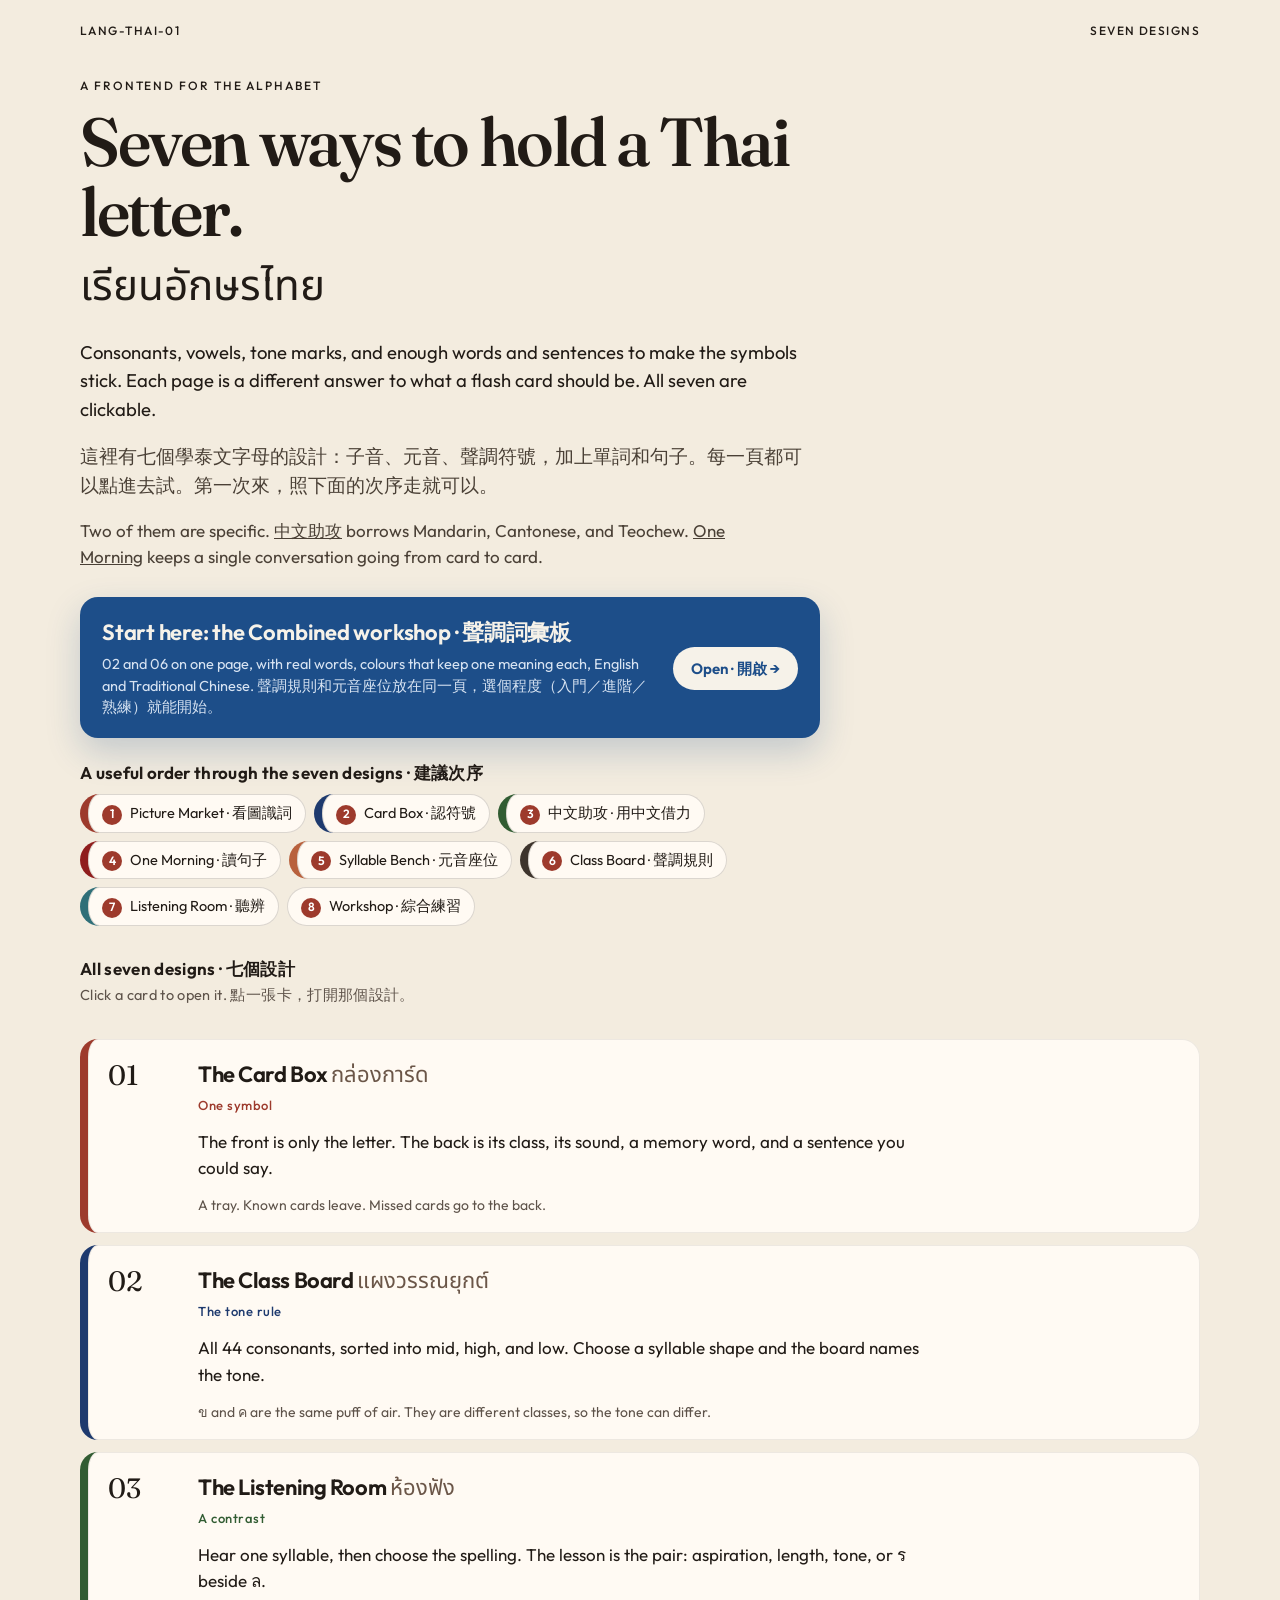
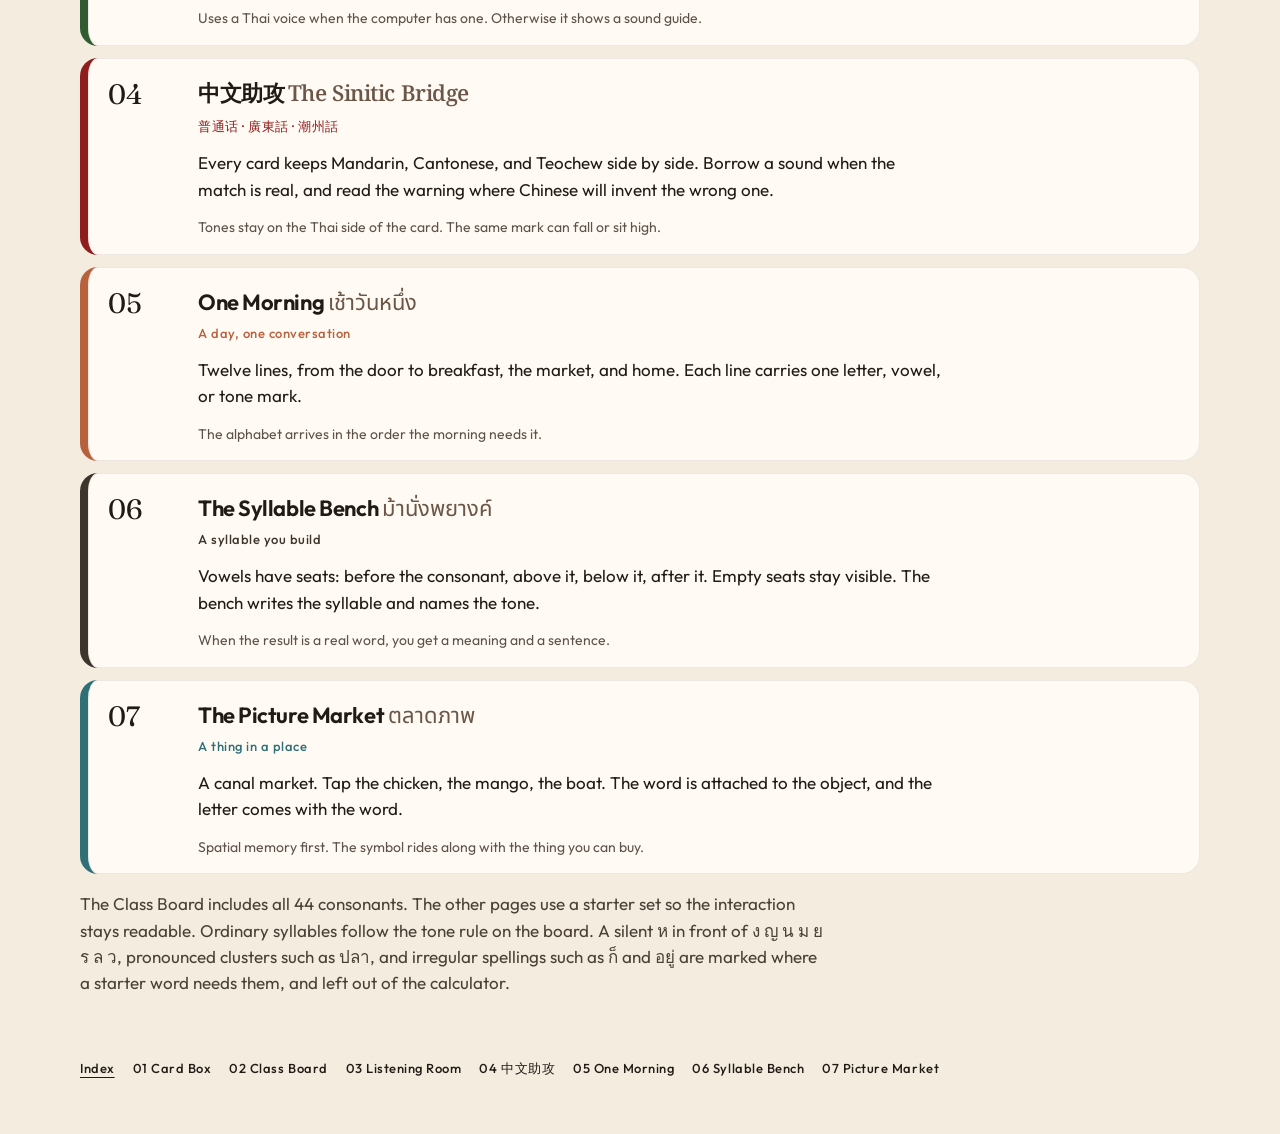
==== index.html @ 402484c0 "Initial commit: Thai alphabet learning prototypes and workshop. Co-authored-by: Cursor <cursoragent@" ====
﻿<!DOCTYPE html>
<html lang="en">
<head>
  <meta charset="utf-8">
  <meta name="viewport" content="width=device-width, initial-scale=1">
  <title>Seven designs · Thai alphabet</title>
  <link rel="preconnect" href="https://fonts.googleapis.com">
  <link rel="preconnect" href="https://fonts.gstatic.com" crossorigin>
  <link href="https://fonts.googleapis.com/css2?family=Fraunces:opsz,wght@9..144,560;9..144,650&family=Outfit:wght@400;500;640&family=Noto+Serif+Thai:wght@560;700&display=swap" rel="stylesheet">
  <link rel="stylesheet" href="css/site.css?v=4">
  <style>
    :root { --bg: #f3ecdf; --ink: #211b16; --accent: #9d3a2c; }
    body { font-family: Outfit, "Segoe UI", sans-serif; }
    .hero { padding: 28px 0 10px; max-width: 740px; }
    .kicker { margin: 0 0 12px; letter-spacing: .16em; text-transform: uppercase; font-size: 12px; font-weight: 500; }
    h1 {
      margin: 0;
      font-family: Fraunces, Georgia, serif;
      font-weight: 560;
      font-size: clamp(40px, 6vw, 68px);
      letter-spacing: -0.035em;
      line-height: 1.02;
    }
    h1 span { font-family: "Noto Serif Thai", "Leelawadee UI", serif; letter-spacing: 0; display: block; font-size: .62em; margin-top: 10px; }
    .lede { font-size: 18.5px; max-width: 64ch; }
    .path { max-width: 64ch; color: #4a4036; }
    ol { list-style: none; margin: 28px 0 0; padding: 0; display: grid; gap: 12px; }
    li a {
      display: grid;
      grid-template-columns: 72px 1fr;
      gap: 8px 18px;
      text-decoration: none;
      background: #fffaf3;
      border-radius: 18px;
      padding: 18px 20px 16px;
      box-shadow: inset 0 0 0 1px rgba(33, 27, 22, .08);
    }
    li a:hover { box-shadow: inset 0 0 0 1px rgba(33, 27, 22, .28); }
    .num {
      font-family: Fraunces, Georgia, serif;
      font-size: 28px;
      line-height: 1;
      padding-top: 4px;
    }
    h2 { margin: 0; font-size: 22px; font-weight: 640; letter-spacing: -0.02em; }
    h2 em { font-style: normal; font-family: "Noto Serif Thai", "Leelawadee UI", serif; font-weight: 560; color: #6b5648; }
    .tag { display: block; margin-top: 3px; font-size: 13px; letter-spacing: .04em; color: var(--swatch, #9d3a2c); font-weight: 500; }
    li p { margin: 6px 0 0; grid-column: 2; max-width: 68ch; }
    .meta { color: #5e534a; font-size: 14px; }
    .scope { max-width: 68ch; color: #4a4036; padding-bottom: 8px; }
    li:nth-child(1) { --swatch: #9d3a2c; } .li1 .num { color: #9d3a2c; }
    li:nth-child(2) { --swatch: #1e3a6e; }
    li:nth-child(3) { --swatch: #315c32; }
    li:nth-child(4) { --swatch: #8f1d1d; }
    li:nth-child(5) { --swatch: #b8613d; }
    li:nth-child(6) { --swatch: #3d342c; }
    li:nth-child(7) { --swatch: #2f6f78; }
    li a { border-left: 8px solid var(--swatch); }
    li a:hover { transform: translateY(-1px); }
    li a { transition: transform .15s ease, box-shadow .15s ease; }
    .zh { color: #4a4036; }
    .banner {
      display: grid; grid-template-columns: 1fr auto; gap: 4px 18px; align-items: center;
      margin: 26px 0 8px; padding: 18px 22px 16px;
      background: #1d4e89; color: #f6f2e9; border-radius: 18px;
      text-decoration: none;
      box-shadow: 0 14px 34px rgba(29, 78, 137, .22);
      transition: transform .15s ease, box-shadow .15s ease;
    }
    .banner:hover { transform: translateY(-2px); box-shadow: 0 18px 40px rgba(29, 78, 137, .3); }
    .banner strong { font-size: 22px; font-weight: 640; letter-spacing: -.01em; }
    .banner small { display: block; margin-top: 4px; font-size: 14.5px; line-height: 1.5; color: #d7e3f2; max-width: 72ch; }
    .banner .go {
      grid-row: 1 / span 2; grid-column: 2;
      align-self: center; white-space: nowrap;
      border-radius: 999px; padding: 10px 18px;
      background: #f6f2e9; color: #1d4e89; font-weight: 640; font-size: 15px;
    }
    .order-head { margin: 22px 0 8px; font-weight: 640; letter-spacing: .02em; }
    .order { list-style: none; display: flex; flex-wrap: wrap; gap: 8px; margin: 0; padding: 0; }
    .order a {
      display: inline-flex; align-items: baseline; gap: 8px;
      background: #fffaf3; border-radius: 999px; padding: 8px 14px;
      box-shadow: inset 0 0 0 1px rgba(33, 27, 22, .16);
      text-decoration: none; font-size: 14.5px;
      transition: transform .15s ease, box-shadow .15s ease;
    }
    .order a:hover { transform: translateY(-1px); box-shadow: inset 0 0 0 2px var(--accent); }
    .order b {
      display: inline-grid; place-items: center; min-width: 20px; height: 20px; padding: 0 5px;
      border-radius: 999px; background: var(--accent); color: #fff; font-size: 12px; font-weight: 600;
    }
    .list-head { margin: 30px 0 -6px; font-weight: 640; letter-spacing: .02em; }
    .list-head span { display: block; font-weight: 400; font-size: 14.5px; color: #5e534a; margin-top: 2px; }
    @media (max-width: 640px) {
      li a { grid-template-columns: 48px 1fr; }
      .banner { grid-template-columns: 1fr; }
      .banner .go { grid-row: auto; grid-column: 1; justify-self: start; }
    }
  </style>
</head>
<body>
  <div class="wrap">
    <header class="top">
      <a href="index.html">lang-thai-01</a>
      <span>Seven designs</span>
    </header>
    <section class="hero">
      <p class="kicker">A frontend for the alphabet</p>
      <h1>Seven ways to hold a Thai letter. <span lang="th">เรียนอักษรไทย</span></h1>
      <p class="lede">Consonants, vowels, tone marks, and enough words and sentences to make the symbols stick. Each page is a different answer to what a flash card should be. All seven are clickable.</p>
      <p class="lede zh" lang="zh-Hant">這裡有七個學泰文字母的設計：子音、元音、聲調符號，加上單詞和句子。每一頁都可以點進去試。第一次來，照下面的次序走就可以。</p>
      <p class="path">Two of them are specific. <a href="04-sinitic-bridge.html">中文助攻</a> borrows Mandarin, Cantonese, and Teochew. <a href="05-one-morning.html">One Morning</a> keeps a single conversation going from card to card.</p>
      <a class="banner" href="integrated-tone-vocab.html">
        <span>
          <strong>Start here: the Combined workshop · 聲調詞彙板</strong>
          <small>02 and 06 on one page, with real words, colours that keep one meaning each, English and Traditional Chinese. 聲調規則和元音座位放在同一頁，選個程度（入門／進階／熟練）就能開始。</small>
        </span>
        <span class="go">Open · 開啟 →</span>
      </a>
      <p class="order-head">A useful order through the seven designs · 建議次序</p>
      <ol class="order">
        <li><a href="07-picture-market.html"><b>1</b> Picture Market · 看圖識詞</a></li>
        <li><a href="01-card-box.html"><b>2</b> Card Box · 認符號</a></li>
        <li><a href="04-sinitic-bridge.html"><b>3</b> 中文助攻 · 用中文借力</a></li>
        <li><a href="05-one-morning.html"><b>4</b> One Morning · 讀句子</a></li>
        <li><a href="06-syllable-bench.html"><b>5</b> Syllable Bench · 元音座位</a></li>
        <li><a href="02-class-board.html"><b>6</b> Class Board · 聲調規則</a></li>
        <li><a href="03-listening-room.html"><b>7</b> Listening Room · 聽辨</a></li>
        <li><a href="integrated-tone-vocab.html"><b>8</b> Workshop · 綜合練習</a></li>
      </ol>
      <p class="list-head">All seven designs · 七個設計<span>Click a card to open it. 點一張卡，打開那個設計。</span></p>
    </section>
    <ol>
      <li>
        <a href="01-card-box.html">
          <span class="num">01</span>
          <h2>The Card Box <em lang="th">กล่องการ์ด</em><span class="tag">One symbol</span></h2>
          <p>The front is only the letter. The back is its class, its sound, a memory word, and a sentence you could say.</p>
          <p class="meta">A tray. Known cards leave. Missed cards go to the back.</p>
        </a>
      </li>
      <li>
        <a href="02-class-board.html">
          <span class="num">02</span>
          <h2>The Class Board <em lang="th">แผงวรรณยุกต์</em><span class="tag">The tone rule</span></h2>
          <p>All 44 consonants, sorted into mid, high, and low. Choose a syllable shape and the board names the tone.</p>
          <p class="meta">ข and ค are the same puff of air. They are different classes, so the tone can differ.</p>
        </a>
      </li>
      <li>
        <a href="03-listening-room.html">
          <span class="num">03</span>
          <h2>The Listening Room <em lang="th">ห้องฟัง</em><span class="tag">A contrast</span></h2>
          <p>Hear one syllable, then choose the spelling. The lesson is the pair: aspiration, length, tone, or ร beside ล.</p>
          <p class="meta">Uses a Thai voice when the computer has one. Otherwise it shows a sound guide.</p>
        </a>
      </li>
      <li>
        <a href="04-sinitic-bridge.html">
          <span class="num">04</span>
          <h2>中文助攻 <em>The Sinitic Bridge</em><span class="tag">普通话 · 廣東話 · 潮州話</span></h2>
          <p>Every card keeps Mandarin, Cantonese, and Teochew side by side. Borrow a sound when the match is real, and read the warning where Chinese will invent the wrong one.</p>
          <p class="meta">Tones stay on the Thai side of the card. The same mark can fall or sit high.</p>
        </a>
      </li>
      <li>
        <a href="05-one-morning.html">
          <span class="num">05</span>
          <h2>One Morning <em lang="th">เช้าวันหนึ่ง</em><span class="tag">A day, one conversation</span></h2>
          <p>Twelve lines, from the door to breakfast, the market, and home. Each line carries one letter, vowel, or tone mark.</p>
          <p class="meta">The alphabet arrives in the order the morning needs it.</p>
        </a>
      </li>
      <li>
        <a href="06-syllable-bench.html">
          <span class="num">06</span>
          <h2>The Syllable Bench <em lang="th">ม้านั่งพยางค์</em><span class="tag">A syllable you build</span></h2>
          <p>Vowels have seats: before the consonant, above it, below it, after it. Empty seats stay visible. The bench writes the syllable and names the tone.</p>
          <p class="meta">When the result is a real word, you get a meaning and a sentence.</p>
        </a>
      </li>
      <li>
        <a href="07-picture-market.html">
          <span class="num">07</span>
          <h2>The Picture Market <em lang="th">ตลาดภาพ</em><span class="tag">A thing in a place</span></h2>
          <p>A canal market. Tap the chicken, the mango, the boat. The word is attached to the object, and the letter comes with the word.</p>
          <p class="meta">Spatial memory first. The symbol rides along with the thing you can buy.</p>
        </a>
      </li>
    </ol>
    <p class="scope">The Class Board includes all 44 consonants. The other pages use a starter set so the interaction stays readable. Ordinary syllables follow the tone rule on the board. A silent ห in front of ง ญ น ม ย ร ล ว, pronounced clusters such as ปลา, and irregular spellings such as ก็ and อยู่ are marked where a starter word needs them, and left out of the calculator.</p>
    <footer class="jump">
      <a href="index.html" aria-current="page">Index</a>
      <a href="01-card-box.html">01 Card Box</a>
      <a href="02-class-board.html">02 Class Board</a>
      <a href="03-listening-room.html">03 Listening Room</a>
      <a href="04-sinitic-bridge.html">04 中文助攻</a>
      <a href="05-one-morning.html">05 One Morning</a>
      <a href="06-syllable-bench.html">06 Syllable Bench</a>
      <a href="07-picture-market.html">07 Picture Market</a>
    </footer>
  </div>
</body>
</html>
---- css/site.css ----
@font-face {
  font-family: "Thai Text";
  src: local("Leelawadee UI"), url("../fonts/NotoSansThai-Regular.ttf") format("truetype");
  font-weight: 400;
  font-style: normal;
  font-display: block;
}
* { box-sizing: border-box; }
html { scroll-behavior: smooth; }
body {
  margin: 0;
  background: var(--bg, #f4efe6);
  color: var(--ink, #1d1914);
  font-family: Outfit, "Segoe UI", sans-serif;
  font-size: 17px;
  line-height: 1.55;
}
button, input { font: inherit; color: inherit; background: none; border: 0; padding: 0; }
button { cursor: pointer; }
a { color: inherit; }
[lang="th"] {
  font-family: "Thai Text", sans-serif !important;
  font-weight: 400 !important;
  font-synthesis: none;
  letter-spacing: 0 !important;
  line-height: 1.5;
}
.wrap { width: min(1120px, calc(100% - 36px)); margin: 0 auto; }
.top {
  display: flex;
  justify-content: space-between;
  gap: 18px;
  align-items: baseline;
  padding: 22px 0 8px;
  font-size: 12px;
  font-weight: 500;
  letter-spacing: .12em;
  text-transform: uppercase;
}
.top a { text-decoration: none; }
.top nav { display: flex; gap: 16px; }
.jump {
  display: flex;
  flex-wrap: wrap;
  gap: 10px 18px;
  padding: 36px 0 56px;
  font-size: 13px;
  font-weight: 500;
  letter-spacing: .04em;
}
.jump a { text-decoration: none; }
.jump a[aria-current="page"] { text-decoration: underline; text-underline-offset: 4px; }
:focus-visible { outline: 2px solid var(--accent, currentColor); outline-offset: 3px; }

/* How-to-explore strip: numbered steps, sits above the controls of a page. */
.steps { list-style: none; display: flex; flex-wrap: wrap; gap: 8px; margin: 14px 0 6px; padding: 0; }
.steps li {
  display: flex; align-items: baseline; gap: 8px;
  background: rgba(255, 255, 255, .82);
  border-radius: 12px; padding: 8px 12px;
  box-shadow: inset 0 0 0 1px rgba(28, 27, 25, .14);
  font-size: 14.5px;
}
.steps b {
  display: inline-grid; place-items: center;
  min-width: 21px; height: 21px; padding: 0 6px;
  border-radius: 999px;
  background: var(--accent, #1d4e89); color: #fff;
  font-size: 12.5px; font-weight: 600;
}
.steps [lang="zh-Hant"] { color: #5c564e; }

/* Clickable things should look clickable on every page. */
button { transition: box-shadow .15s ease, background .15s ease, color .15s ease; }
button:hover { filter: brightness(.96); }
button[aria-pressed="true"]:hover { filter: none; }
@media (max-width: 640px) {
  .top { flex-wrap: wrap; }
}
@media (prefers-reduced-motion: reduce) {
  * { scroll-behavior: auto !important; transition: none !important; }
}
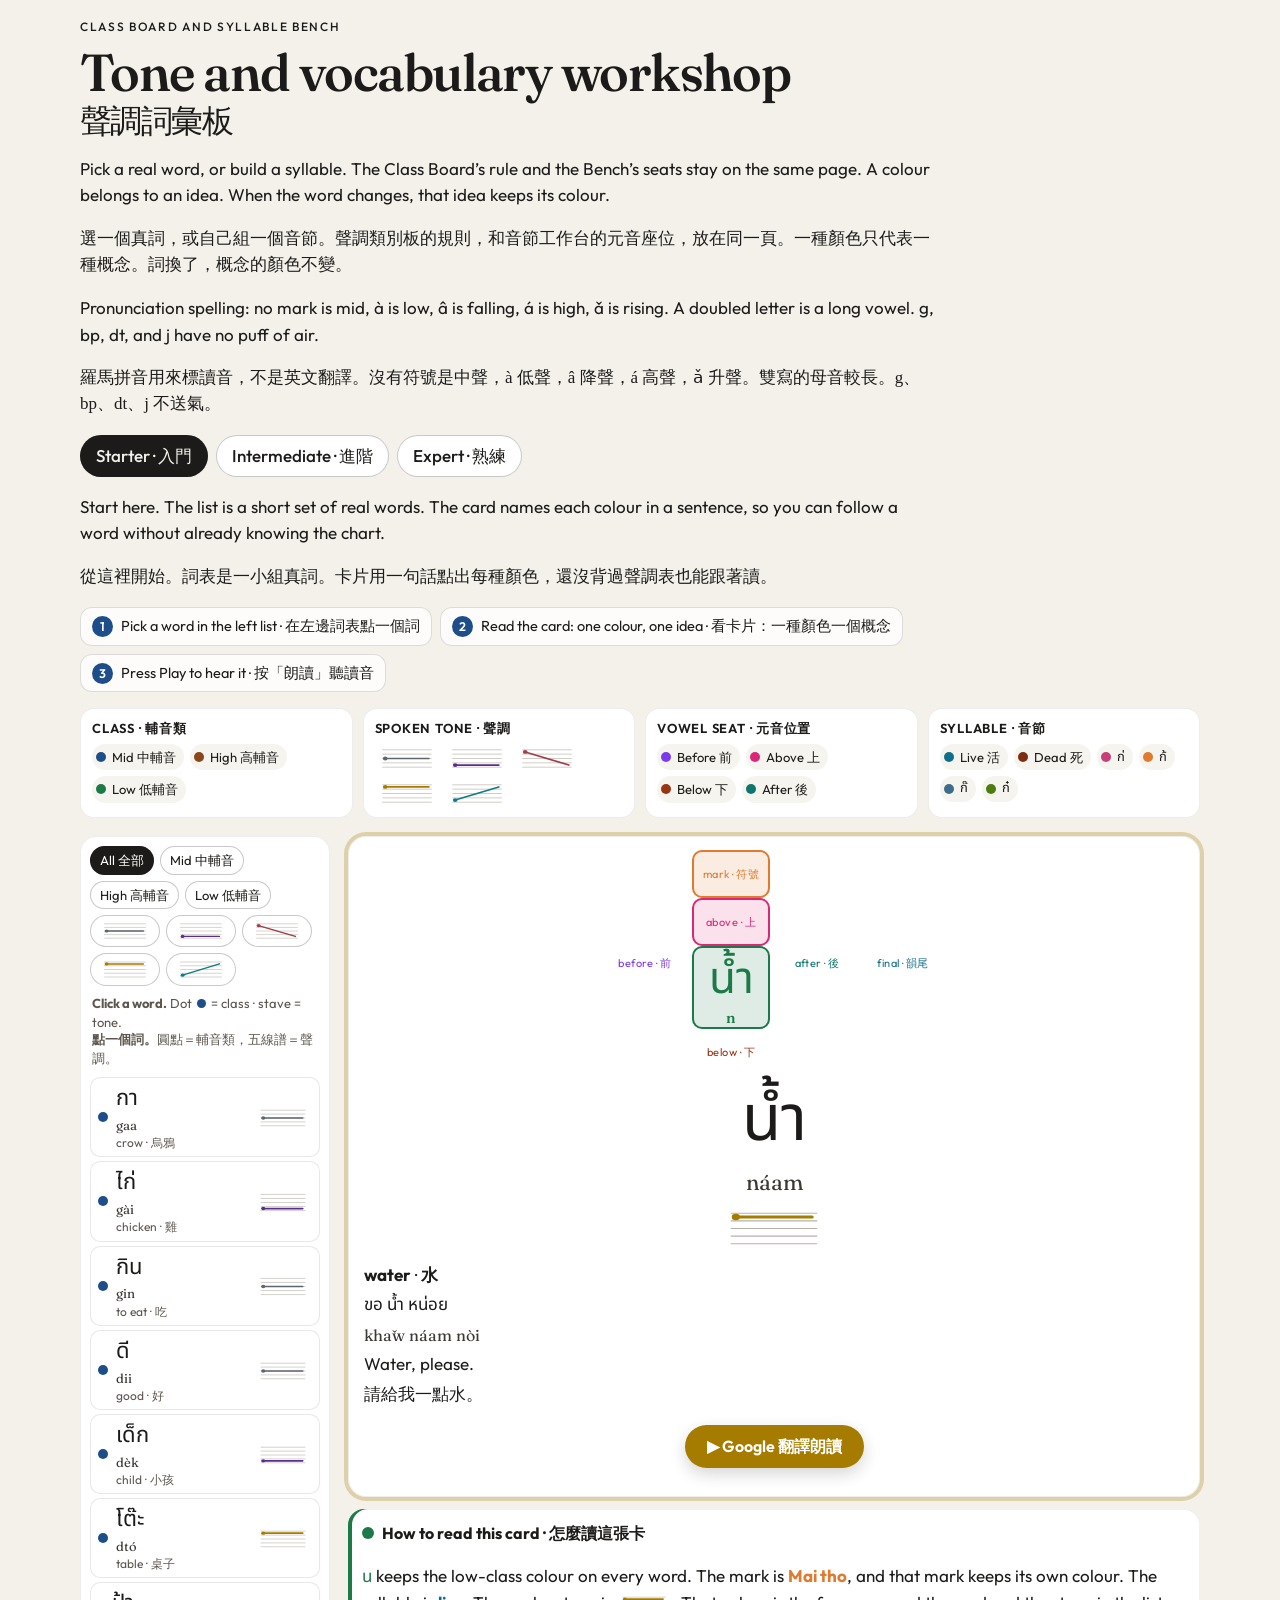
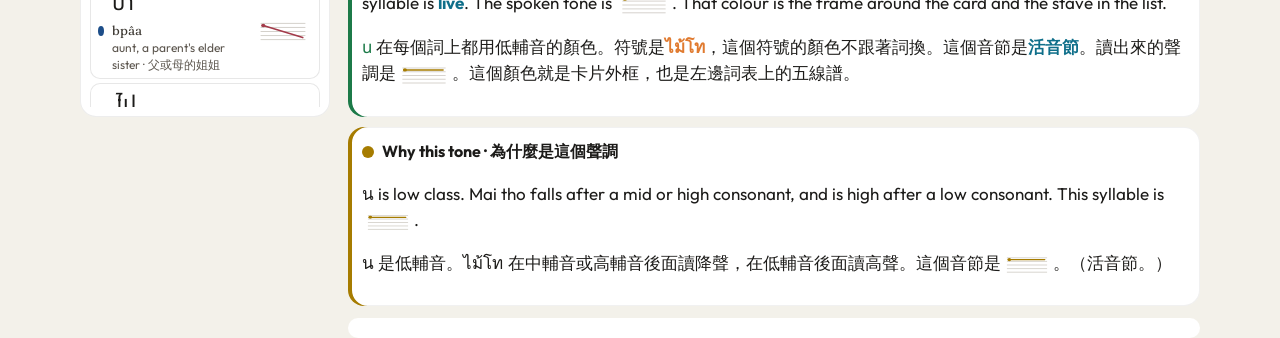
==== commit 1189ae59: "Expand workshop with TNC 1000 list, romanization, and tone staves. Single-page workshop redirects, G" ====
--- a/index.html
+++ b/index.html
@@ -1,6 +1,10 @@
 ﻿<!DOCTYPE html>
 <html lang="en">
 <head>
+  <meta http-equiv="refresh" content="0; url=integrated-tone-vocab.html">
+  <script>location.replace("integrated-tone-vocab.html");</script>
+  <style>html{display:none !important}</style>
+
   <meta charset="utf-8">
   <meta name="viewport" content="width=device-width, initial-scale=1">
   <title>Seven designs · Thai alphabet</title>
--- a/css/site.css
+++ b/css/site.css
@@ -1,3 +1,5 @@
+@import url("tone-staff.css");
+
 @font-face {
   font-family: "Thai Text";
   src: local("Leelawadee UI"), url("../fonts/NotoSansThai-Regular.ttf") format("truetype");
